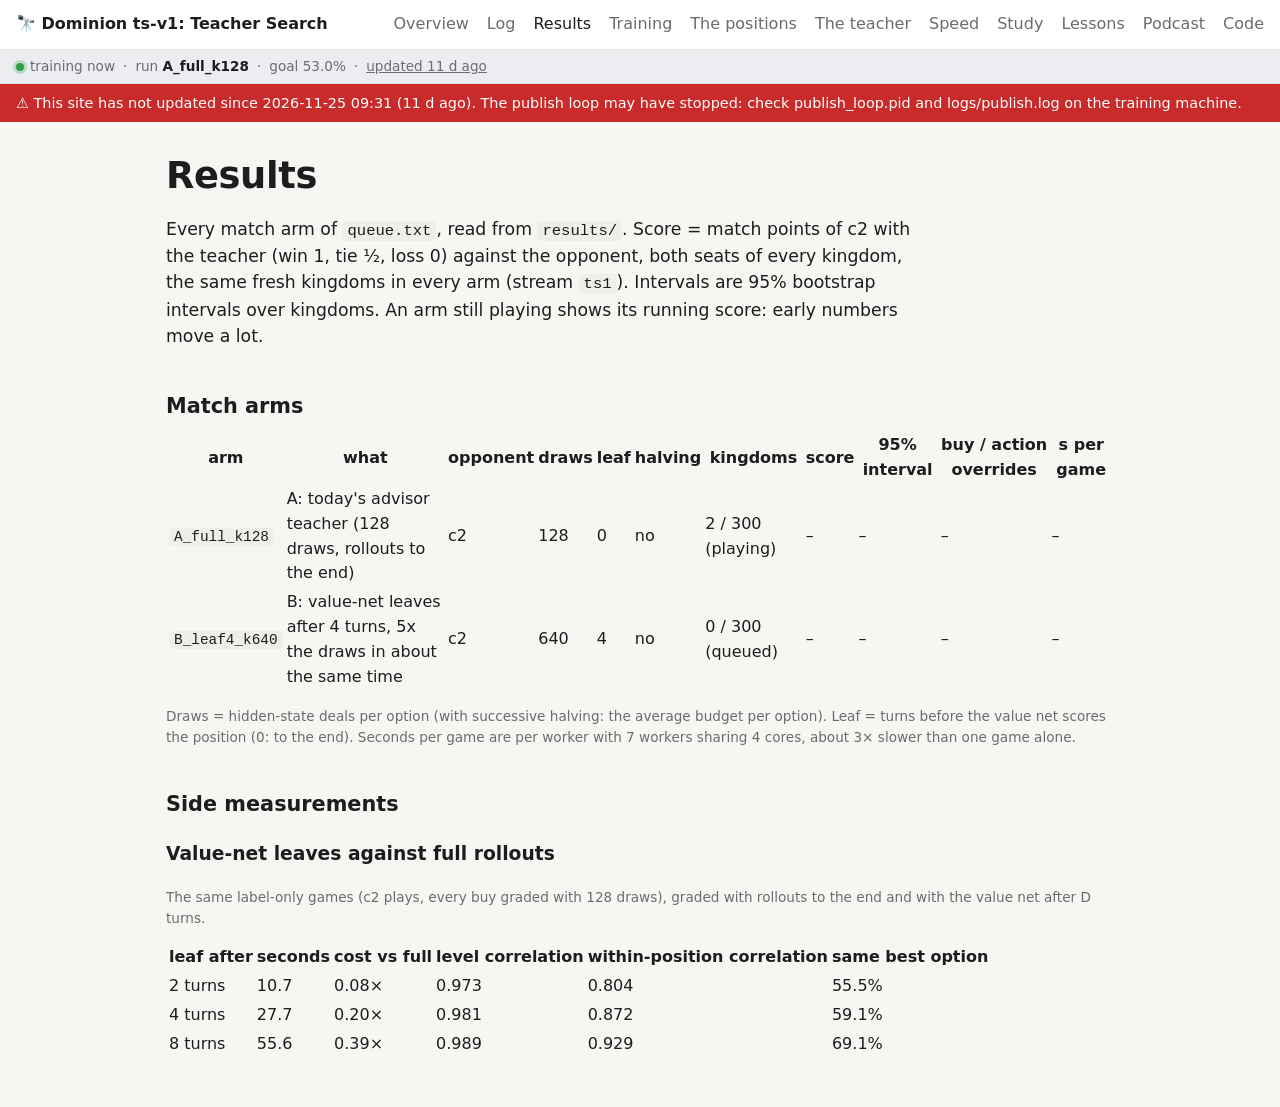
==== docs/results.html @ 8b09281b "ts-v1: teacher search for the Steam advisor (leaves, halving), match arms, site Co-Authored-By: Clau" ====
<!doctype html>
<html lang="en">
<head>
<meta charset="utf-8">
<meta name="viewport" content="width=device-width, initial-scale=1">
<title>Results</title>
<link rel="stylesheet" href="style.css?v=d5cc2c7c">
</head>
<body>
<main>
<h1>Results</h1>
<p class="lede">Every match arm of <code>queue.txt</code>, read from <code>results/</code>. Score = match points of c2 with
the teacher (win 1, tie ½, loss 0) against the opponent, both seats of every kingdom, the same fresh kingdoms in every
arm (stream <code>ts1</code>). Intervals are 95% bootstrap intervals over kingdoms. An arm still playing shows its
running score: early numbers move a lot.</p>
<section><h2>Match arms</h2><div id="arms"></div>
<p class="muted small">Draws = hidden-state deals per option (with successive halving: the average budget per option).
Leaf = turns before the value net scores the position (0: to the end). Seconds per game are per worker with 7 workers
sharing 4 cores, about 3× slower than one game alone.</p></section>
<section><h2>Side measurements</h2><div id="side"></div></section>
</main>
<script src="site.js?v=a8f18eb9"></script>
<script src="common.js?v=cf5d53e1"></script>
<script src="project.js?v=092dcfd4"></script>
<script src="results.js?v=7b928566"></script>
</body>
</html>
---- docs/style.css ----
:root {
  --bg: #f7f6f2; --panel: #ffffff; --ink: #1d1d1f; --muted: #6b6b70; --line: #e3e1da;
  --accent: #3b5bdb; --good: #2f9e44; --warn: #e8590c; --bad: #c92a2a; --band: rgba(59, 91, 219, .06);
  --code: #f0eee8;
}
@media (prefers-color-scheme: dark) {
  :root:not([data-theme="light"]) {
    --bg: #111215; --panel: #1a1b20; --ink: #ececf1; --muted: #9a9aa3; --line: #2c2d34;
    --accent: #8ea6ff; --good: #69db7c; --warn: #ffa94d; --bad: #ff8787; --band: rgba(142, 166, 255, .08);
    --code: #23242b;
  }
}
:root[data-theme="dark"] {
  --bg: #111215; --panel: #1a1b20; --ink: #ececf1; --muted: #9a9aa3; --line: #2c2d34;
  --accent: #8ea6ff; --good: #69db7c; --warn: #ffa94d; --bad: #ff8787; --band: rgba(142, 166, 255, .08);
  --code: #23242b;
}
* { box-sizing: border-box; }
body { margin: 0; background: var(--bg); color: var(--ink); font: 16px/1.55 system-ui, -apple-system, "Segoe UI", sans-serif; }
main { max-width: 980px; margin: 0 auto; padding: 0 16px 48px; }
nav.top { display: flex; gap: 18px; align-items: center; padding: 12px 16px; border-bottom: 1px solid var(--line);
  background: var(--panel); position: sticky; top: 0; z-index: 5; flex-wrap: wrap; }
nav.top a { color: var(--muted); text-decoration: none; }
nav.top a.on, nav.top a:hover { color: var(--ink); }
nav.top .brand { color: var(--ink); font-weight: 650; margin-right: auto; }
h1 { font-size: clamp(1.6rem, 4vw, 2.3rem); line-height: 1.2; margin: 32px 0 12px; letter-spacing: -.01em; }
h2 { margin: 40px 0 8px; font-size: 1.3rem; }
.lede { font-size: 1.08rem; max-width: 760px; }
.muted { color: var(--muted); } .small { font-size: .85rem; font-weight: 400; }
a { color: var(--accent); }
.cards { display: grid; grid-template-columns: repeat(auto-fit, minmax(min(150px, 45%), 1fr)); gap: 12px; margin-top: 20px; }
.card { background: var(--panel); border: 1px solid var(--line); border-radius: 12px; padding: 14px 16px; }
.card .k { color: var(--muted); font-size: .8rem; text-transform: uppercase; letter-spacing: .05em; }
.card .v { font-size: 1.6rem; font-weight: 650; font-variant-numeric: tabular-nums; }
.card .s { color: var(--muted); font-size: .85rem; }
.stage { background: var(--panel); border: 1px solid var(--line); border-radius: 12px; padding: 12px 16px; margin: 8px 0;
  display: grid; grid-template-columns: 34px 1fr; gap: 4px 12px; }
.stage .n { width: 30px; height: 30px; border-radius: 50%; display: grid; place-items: center; font-weight: 650;
  background: var(--code); color: var(--muted); }
.stage.passed .n { background: var(--good); color: var(--panel); }
.stage.current { border-color: var(--accent); }
.stage.current .n { background: var(--accent); color: var(--panel); }
.stage.capped .n { background: var(--warn); color: var(--panel); }
.stage h3 { margin: 2px 0; font-size: 1.02rem; }
.stage dl { margin: 0; display: grid; grid-template-columns: max-content 1fr; gap: 2px 10px; font-size: .9rem; }
.stage dt { color: var(--muted); }
.stage dd { margin: 0; }
.chartbox { background: var(--panel); border: 1px solid var(--line); border-radius: 12px; padding: 10px; }
.ev { background: var(--panel); border: 1px solid var(--line); border-radius: 12px; padding: 12px 16px; margin: 10px 0;
  display: flex; gap: 16px; flex-wrap: wrap; }
.ev .body { flex: 1 1 320px; min-width: 0; }
.ev .t { color: var(--muted); font-size: .8rem; font-variant-numeric: tabular-nums; }
.ev h4 { margin: 2px 0 4px; font-size: 1rem; }
.ev p { margin: 4px 0; white-space: pre-wrap; }
.ev img { width: 420px; max-width: 100%; border-radius: 8px; border: 1px solid var(--line); background: #000; }
.tag { display: inline-block; font-size: .72rem; padding: 1px 8px; border-radius: 99px; margin-right: 6px;
  background: var(--code); color: var(--muted); text-transform: uppercase; letter-spacing: .04em; }
.tag.stage_pass, .tag.goal_check { background: var(--good); color: var(--panel); }
.tag.new_best { background: var(--accent); color: var(--panel); }
.tag.journal { background: var(--ink); color: var(--panel); }
.tag.stage_cap { background: var(--warn); color: var(--panel); }
.lesson { background: var(--panel); border: 1px solid var(--line); border-radius: 12px; padding: 4px 20px 16px; margin: 16px 0; }
code { background: var(--code); padding: 1px 5px; border-radius: 4px; font-size: .9em; }
footer { max-width: 980px; margin: 0 auto; padding: 24px 16px 40px; color: var(--muted); font-size: .85rem; border-top: 1px solid var(--line); }
table.t { border-collapse: collapse; width: 100%; background: var(--panel); border: 1px solid var(--line); border-radius: 12px;
  overflow: hidden; font-size: .92rem; font-variant-numeric: tabular-nums; }
table.t th, table.t td { padding: 7px 10px; border-bottom: 1px solid var(--line); text-align: left; }
table.t th { color: var(--muted); font-weight: 600; font-size: .8rem; text-transform: uppercase; letter-spacing: .04em; }
table.t tr:last-child td { border-bottom: 0; }
table.t td.num { text-align: right; }
.tablewrap { overflow-x: auto; }
.countdown { font-size: 1.05rem; font-weight: 600; }
.box { background: var(--panel); border: 1px solid var(--line); border-radius: 12px; padding: 4px 20px 14px; margin: 14px 0; }
.box h3 { margin: 14px 0 6px; }
.chartbox .h { position: relative; height: 300px; }
pre { background: var(--code); padding: 10px 12px; border-radius: 8px; overflow-x: auto; font-size: .85rem; }
.tag.goal_best { background: var(--accent); color: var(--panel); }
.tag.crash { background: var(--bad); color: var(--panel); }
.bar { height: 10px; border-radius: 5px; background: var(--accent); display: inline-block; vertical-align: middle; }
/* Play tab */
.picker { display: flex; gap: 8px; flex-wrap: wrap; margin: 10px 0; }
.picker button { border: 1px solid var(--line); background: var(--panel); color: var(--ink); border-radius: 99px; padding: 6px 14px;
  cursor: pointer; font: inherit; font-size: .92rem; }
.picker button.on { background: var(--accent); color: var(--panel); border-color: var(--accent); }
.player { background: #000; border-radius: 12px; overflow: hidden; border: 1px solid var(--line); }
.player video { width: 100%; display: block; aspect-ratio: 3 / 2; background: #000; }
.games { display: grid; grid-template-columns: repeat(auto-fill, minmax(210px, 1fr)); gap: 10px; margin-top: 14px; }
.game { background: var(--panel); border: 1px solid var(--line); border-radius: 12px; padding: 10px 12px; cursor: pointer; text-align: left;
  color: var(--ink); font: inherit; }
.game.on { border-color: var(--accent); box-shadow: 0 0 0 2px var(--accent) inset; }
.game .ttl { font-weight: 650; } .game .d { color: var(--muted); font-size: .82rem; }
.badge { display: inline-block; font-size: .72rem; padding: 1px 8px; border-radius: 99px; margin-top: 6px; }
.badge.ok { background: var(--good); color: var(--panel); } .badge.bad { background: var(--bad); color: var(--panel); }
.cmp { display: grid; grid-template-columns: repeat(auto-fill, minmax(230px, 1fr)); gap: 10px; }
.cmp figure { margin: 0; } .cmp video { width: 100%; border-radius: 8px; background: #000; } .cmp figcaption { font-size: .82rem; color: var(--muted); }
.ev img { cursor: pointer; }
/* v2: status strip, stale banner, overview, training, model, study */
.strip { display: flex; flex-wrap: wrap; gap: 4px 0; align-items: center; padding: 6px 16px; font-size: .85rem; color: var(--muted);
  background: var(--band); border-bottom: 1px solid var(--line); }
.strip b { color: var(--ink); font-weight: 600; } .strip .sep { margin: 0 8px; } .strip a { color: var(--muted); }
.dot { display: inline-block; width: 8px; height: 8px; border-radius: 50%; background: var(--muted); margin-right: 6px; vertical-align: middle; }
.dot.on { background: var(--good); box-shadow: 0 0 0 3px rgba(47, 158, 68, .25); }
.stale { background: var(--bad); color: #fff; padding: 8px 16px; font-size: .9rem; }
.guide { display: grid; grid-template-columns: max-content 1fr; gap: 6px 14px; }
.guide dt { font-weight: 600; } .guide dd { margin: 0; color: var(--muted); }
.dec h3 { margin-bottom: 4px; }
.charts { display: grid; grid-template-columns: repeat(auto-fill, minmax(300px, 1fr)); gap: 12px; }
.charts .chartbox h3 { margin: 4px 6px 6px; font-size: .95rem; }
.charts .chartbox .h { height: 220px; }
.tl { background: var(--panel); border: 1px solid var(--line); border-radius: 12px; padding: 10px 14px; margin: 10px 0; }
.tlrun { font-weight: 600; margin-bottom: 6px; }
.tlrow { display: grid; grid-template-columns: minmax(90px, 180px) 1fr; gap: 8px; align-items: center; font-size: .85rem; margin: 3px 0; }
.tlname { overflow: hidden; text-overflow: ellipsis; white-space: nowrap; color: var(--muted); }
.tlbar { position: relative; height: 14px; background: var(--code); border-radius: 7px; }
.tlseg { position: absolute; top: 0; height: 14px; border-radius: 7px; background: var(--accent); }
.tlseg.passed { background: var(--good); } .tlseg.capped { background: var(--warn); } .tlseg.running { background: var(--accent); opacity: .85; }
.figs { display: grid; grid-template-columns: 1fr; gap: 18px; max-width: 900px; }
.fig { margin: 0; background: var(--panel); border: 1px solid var(--line); border-radius: 12px; padding: 8px; }
.fig img { width: 100%; border-radius: 8px; display: block; background: #fff; }
.fig a { display: block; cursor: zoom-in; }
.fig figcaption { font-size: .95rem; color: var(--muted); padding: 8px 4px 2px; line-height: 1.45; }
.fig figcaption b { color: var(--ink, inherit); display: block; font-size: 1.05rem; margin-bottom: 2px; }
.glossary { display: grid; grid-template-columns: max-content 1fr; gap: 4px 14px; }
.glossary dt { font-weight: 600; } .glossary dd { margin: 0; }
@media (max-width: 600px) {
  nav.top { gap: 10px 14px; padding: 10px 16px; font-size: .95rem; }
  .guide, .glossary { grid-template-columns: 1fr; } .guide dd, .glossary dd { margin: 0 0 8px; }
  .ev img { width: 100%; }
  .tlrow { grid-template-columns: 80px 1fr; }
}
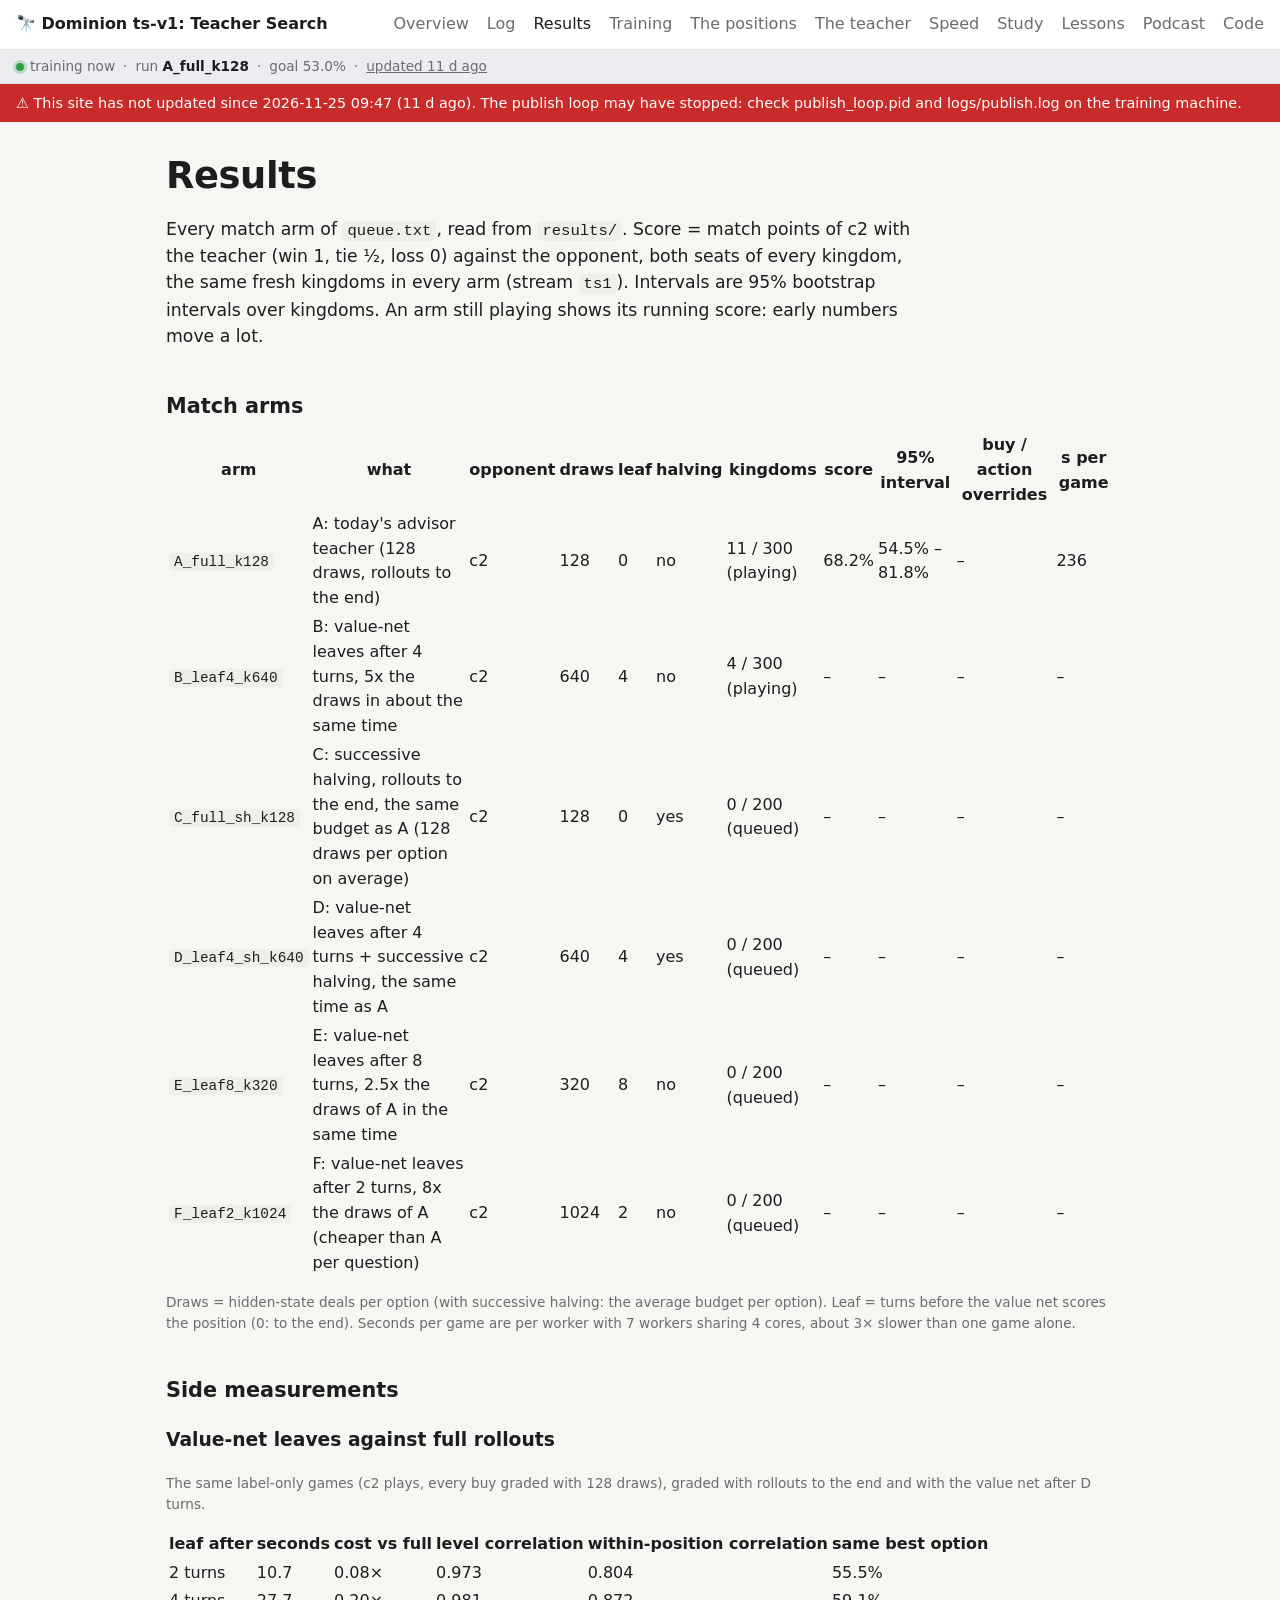
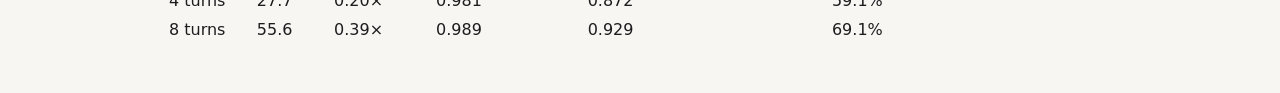
==== commit 6138a964: "Site update 2026-11-25 09:47" ====
--- a/docs/results.html
+++ b/docs/results.html
@@ -22,6 +22,6 @@
 <script src="site.js?v=a8f18eb9"></script>
 <script src="common.js?v=cf5d53e1"></script>
 <script src="project.js?v=092dcfd4"></script>
-<script src="results.js?v=7b928566"></script>
+<script src="results.js?v=4186aa24"></script>
 </body>
 </html>
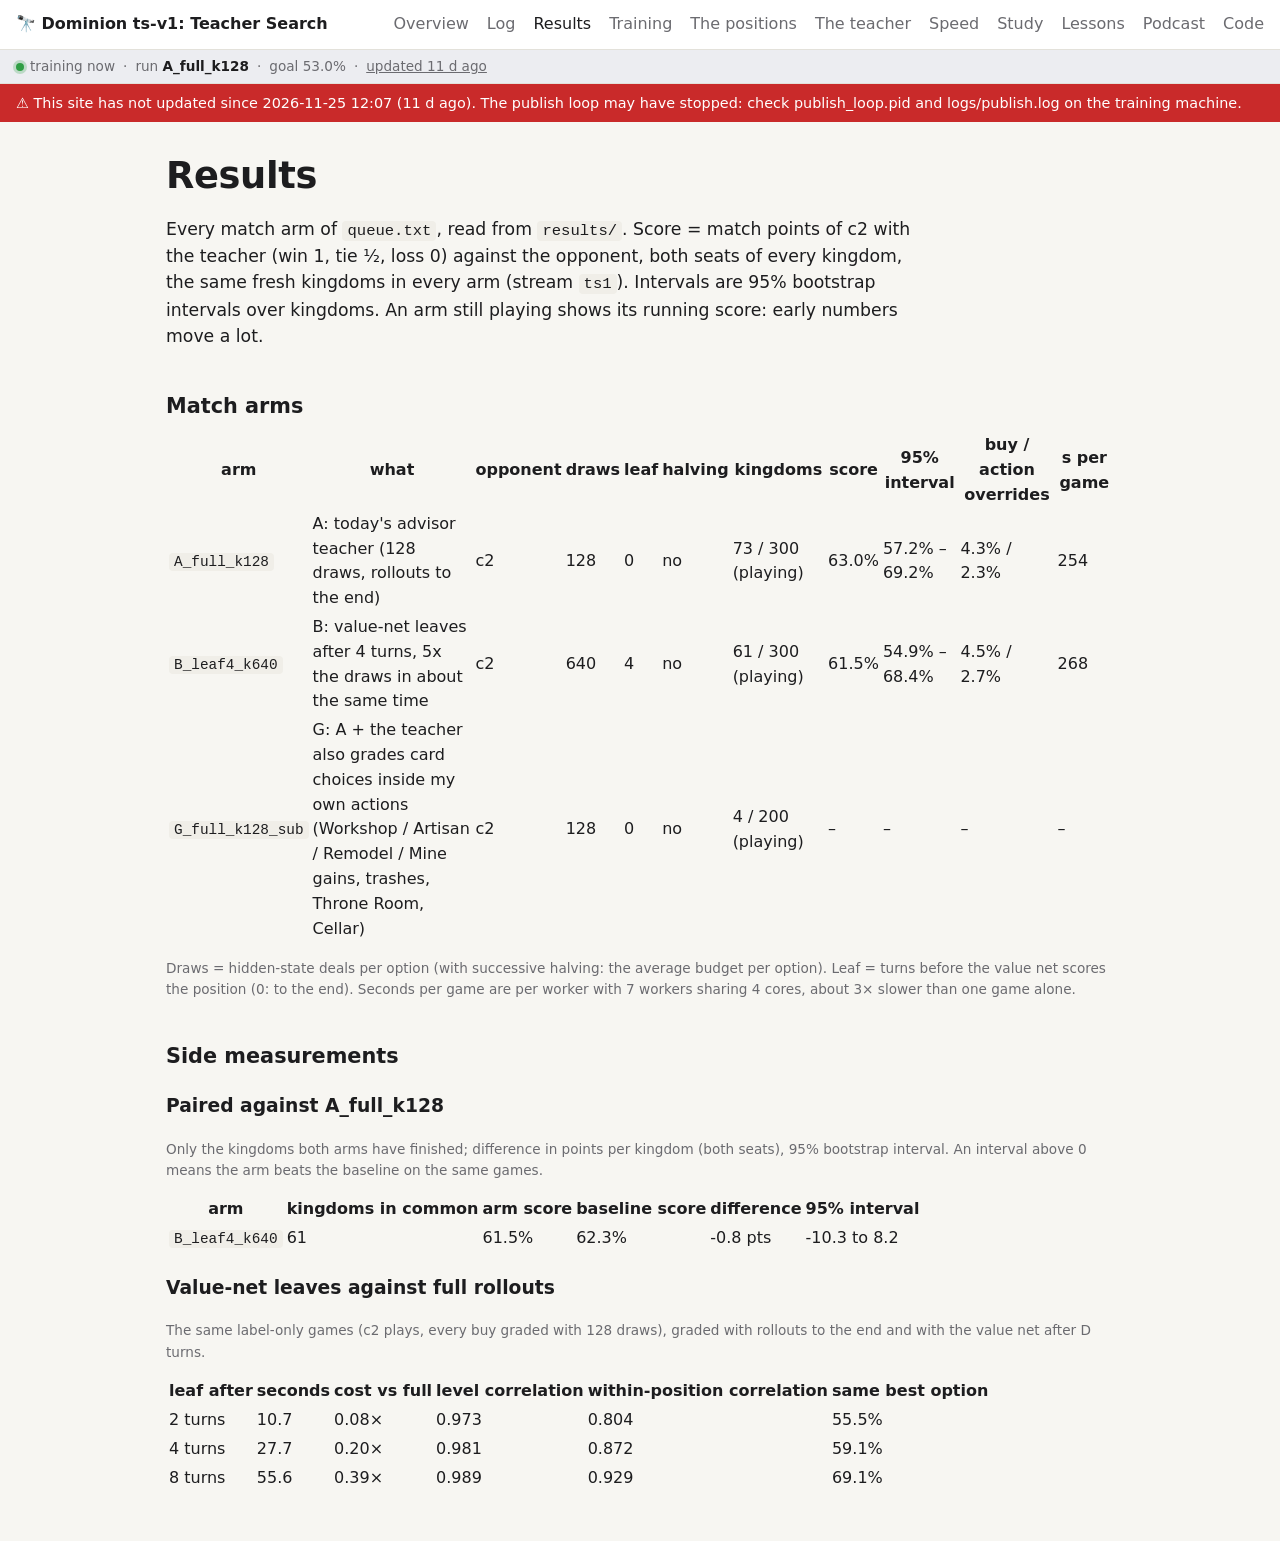
==== commit 37cb0f0e: "Site update 2026-11-25 12:07" ====
--- a/docs/results.html
+++ b/docs/results.html
@@ -22,6 +22,6 @@
 <script src="site.js?v=a8f18eb9"></script>
 <script src="common.js?v=cf5d53e1"></script>
 <script src="project.js?v=092dcfd4"></script>
-<script src="results.js?v=4186aa24"></script>
+<script src="results.js?v=e6597138"></script>
 </body>
 </html>
